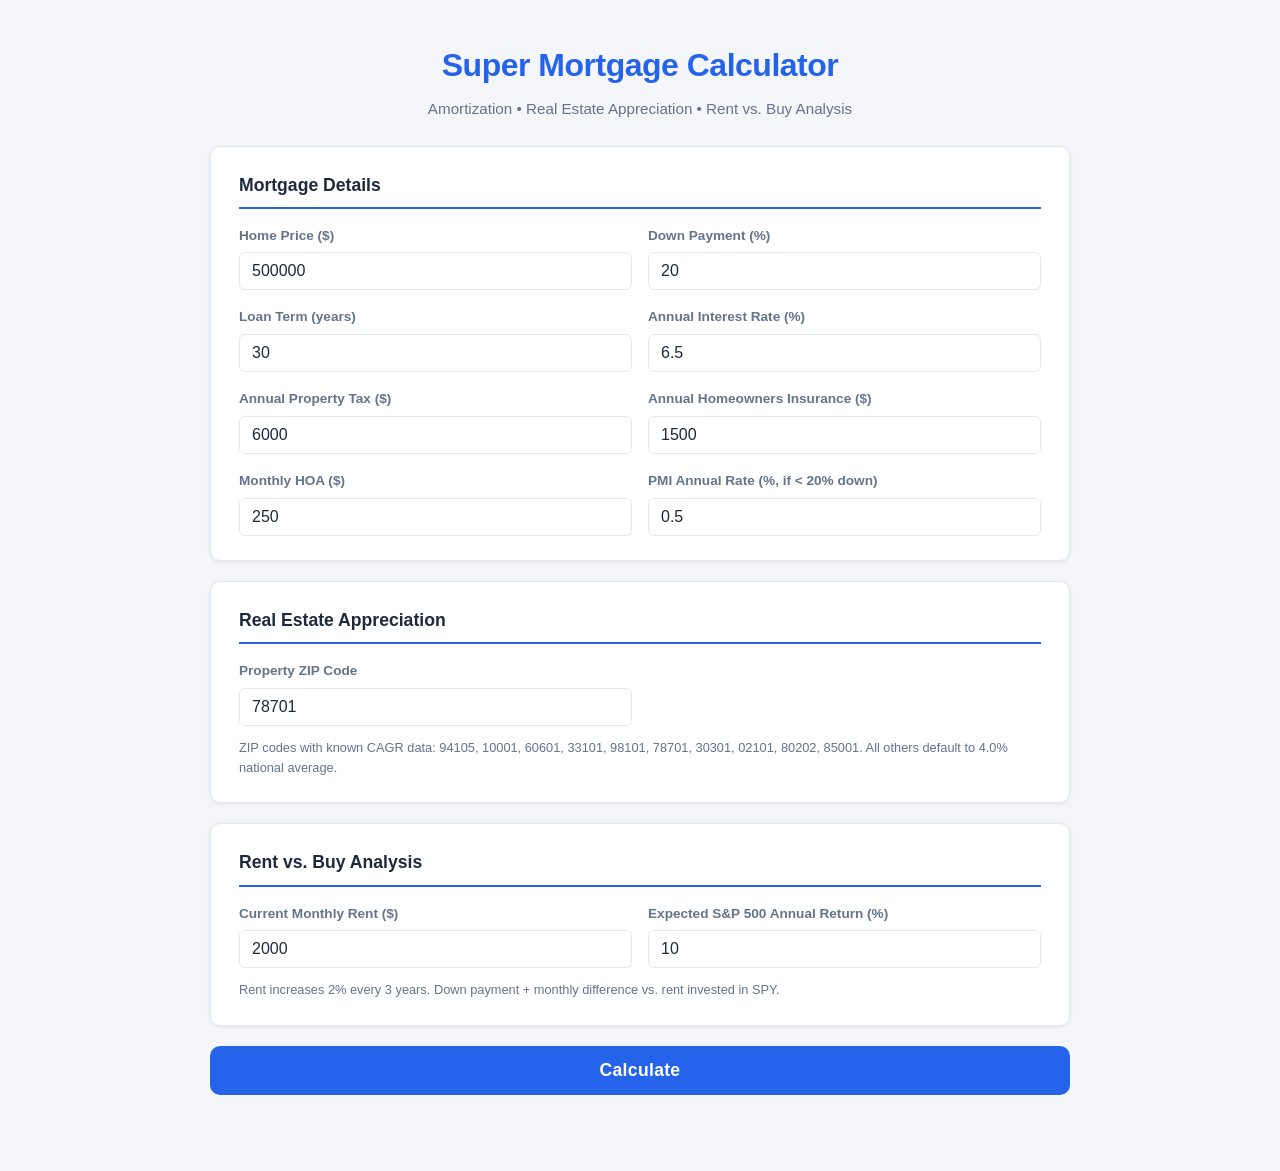
==== templates/index.html @ 38eff71c "Add Flask web interface for browser-based testing - app.py: Flask server with GET / and POST /api/ca" ====
<!DOCTYPE html>
<html lang="en">
<head>
  <meta charset="UTF-8" />
  <meta name="viewport" content="width=device-width, initial-scale=1.0" />
  <title>Super Mortgage Calculator</title>
  <link rel="stylesheet" href="/static/style.css" />
</head>
<body>
  <header>
    <h1>Super Mortgage Calculator</h1>
    <p class="subtitle">Amortization &bull; Real Estate Appreciation &bull; Rent vs. Buy Analysis</p>
  </header>

  <main>
    <form id="calc-form">

      <!-- SECTION: Mortgage -->
      <section class="card">
        <h2>Mortgage Details</h2>
        <div class="grid-2">
          <label>
            Home Price ($)
            <input type="number" id="home_price" value="500000" min="0" required />
          </label>
          <label>
            Down Payment (%)
            <input type="number" id="down_payment_pct" value="20" min="0" max="100" step="0.1" required />
          </label>
          <label>
            Loan Term (years)
            <input type="number" id="loan_term_years" value="30" min="1" max="50" required />
          </label>
          <label>
            Annual Interest Rate (%)
            <input type="number" id="annual_interest_rate" value="6.5" min="0" step="0.01" required />
          </label>
          <label>
            Annual Property Tax ($)
            <input type="number" id="annual_property_tax" value="6000" min="0" />
          </label>
          <label>
            Annual Homeowners Insurance ($)
            <input type="number" id="annual_homeowners_insurance" value="1500" min="0" />
          </label>
          <label>
            Monthly HOA ($)
            <input type="number" id="monthly_hoa" value="250" min="0" />
          </label>
          <label>
            PMI Annual Rate (%, if &lt; 20% down)
            <input type="number" id="pmi_annual_rate" value="0.5" min="0" step="0.01" />
          </label>
        </div>
      </section>

      <!-- SECTION: Appreciation -->
      <section class="card">
        <h2>Real Estate Appreciation</h2>
        <div class="grid-2">
          <label>
            Property ZIP Code
            <input type="text" id="zip_code" value="78701" maxlength="10" />
          </label>
        </div>
        <p class="hint">ZIP codes with known CAGR data: 94105, 10001, 60601, 33101, 98101, 78701, 30301, 02101, 80202, 85001.
        All others default to 4.0% national average.</p>
      </section>

      <!-- SECTION: Rent vs Buy -->
      <section class="card">
        <h2>Rent vs. Buy Analysis</h2>
        <div class="grid-2">
          <label>
            Current Monthly Rent ($)
            <input type="number" id="monthly_rent" value="2000" min="0" />
          </label>
          <label>
            Expected S&amp;P 500 Annual Return (%)
            <input type="number" id="spy_return" value="10" min="0" step="0.1" />
          </label>
        </div>
        <p class="hint">Rent increases 2% every 3 years. Down payment + monthly difference vs. rent invested in SPY.</p>
      </section>

      <button type="submit" id="submit-btn">Calculate</button>
    </form>

    <!-- RESULTS -->
    <div id="results" class="hidden">

      <section class="card result-card">
        <h2>Monthly Payment Breakdown (PITI)</h2>
        <table class="breakdown-table">
          <tbody>
            <tr><td>Principal &amp; Interest</td><td id="r-pi"></td></tr>
            <tr><td>Property Tax</td><td id="r-tax"></td></tr>
            <tr><td>Homeowners Insurance</td><td id="r-ins"></td></tr>
            <tr><td>HOA</td><td id="r-hoa"></td></tr>
            <tr class="pmi-row" id="pmi-row"><td>PMI</td><td id="r-pmi"></td></tr>
            <tr class="total-row"><td>Total Monthly Payment</td><td id="r-piti"></td></tr>
          </tbody>
        </table>
      </section>

      <section class="card result-card">
        <h2>Total Cost Summary</h2>
        <table class="breakdown-table">
          <tbody>
            <tr><td>Down Payment</td><td id="r-dp"></td></tr>
            <tr><td>Loan Amount</td><td id="r-loan"></td></tr>
            <tr><td>Total Principal Paid</td><td id="r-principal"></td></tr>
            <tr><td>Total Interest Paid</td><td id="r-interest"></td></tr>
            <tr class="total-row"><td>Total Cost of Ownership</td><td id="r-total"></td></tr>
          </tbody>
        </table>
      </section>

      <section class="card result-card">
        <h2>Real Estate Appreciation Projection</h2>
        <table class="breakdown-table">
          <tbody>
            <tr><td>ZIP Code</td><td id="r-zip"></td></tr>
            <tr><td>5-Year CAGR</td><td id="r-cagr"></td></tr>
            <tr><td>Current Home Value</td><td id="r-hv-now"></td></tr>
            <tr><td>Estimated Value in 30 Years</td><td id="r-hv-30"></td></tr>
            <tr><td>Net Gain / (Loss) vs. Cost</td><td id="r-net"></td></tr>
            <tr class="total-row"><td>Real Estate ROI</td><td id="r-roi"></td></tr>
          </tbody>
        </table>
      </section>

      <section class="card result-card">
        <h2>Rent vs. Buy — SPY Portfolio Schedule</h2>
        <p class="hint">Assumes down payment invested at Year 0. Monthly difference (mortgage − rent) invested each month.</p>
        <table class="schedule-table">
          <thead>
            <tr>
              <th>Year</th>
              <th>Rent/mo</th>
              <th>Mortgage/mo</th>
              <th>Investing/mo</th>
              <th>SPY Portfolio Value</th>
            </tr>
          </thead>
          <tbody id="r-rvb-body"></tbody>
        </table>
      </section>

    </div>

    <div id="error-box" class="hidden error-box"></div>
  </main>

  <script src="/static/app.js"></script>
</body>
</html>
---- static/style.css ----
/* ========================================
   Super Mortgage Calculator — Styles
   ======================================== */

*, *::before, *::after {
  box-sizing: border-box;
  margin: 0;
  padding: 0;
}

:root {
  --bg: #f4f6f9;
  --card-bg: #ffffff;
  --primary: #2563eb;
  --primary-hover: #1d4ed8;
  --text: #1e293b;
  --muted: #64748b;
  --border: #e2e8f0;
  --positive: #16a34a;
  --negative: #dc2626;
  --total-bg: #eff6ff;
  --radius: 10px;
  --shadow: 0 1px 4px rgba(0,0,0,0.08);
}

body {
  font-family: -apple-system, BlinkMacSystemFont, "Segoe UI", Roboto, sans-serif;
  background: var(--bg);
  color: var(--text);
  line-height: 1.6;
  padding: 0 16px 48px;
}

header {
  text-align: center;
  padding: 40px 16px 24px;
}

header h1 {
  font-size: 2rem;
  font-weight: 800;
  color: var(--primary);
  letter-spacing: -0.5px;
}

.subtitle {
  color: var(--muted);
  margin-top: 6px;
  font-size: 0.95rem;
}

main {
  max-width: 860px;
  margin: 0 auto;
}

/* Cards */
.card {
  background: var(--card-bg);
  border: 1px solid var(--border);
  border-radius: var(--radius);
  padding: 24px 28px;
  margin-bottom: 20px;
  box-shadow: var(--shadow);
}

.card h2 {
  font-size: 1.1rem;
  font-weight: 700;
  margin-bottom: 16px;
  color: var(--text);
  border-bottom: 2px solid var(--primary);
  padding-bottom: 8px;
}

/* Form grid */
.grid-2 {
  display: grid;
  grid-template-columns: 1fr 1fr;
  gap: 16px;
}

@media (max-width: 580px) {
  .grid-2 { grid-template-columns: 1fr; }
}

label {
  display: flex;
  flex-direction: column;
  font-size: 0.85rem;
  font-weight: 600;
  color: var(--muted);
  gap: 6px;
}

input[type="number"],
input[type="text"] {
  font-size: 1rem;
  padding: 9px 12px;
  border: 1px solid var(--border);
  border-radius: 6px;
  color: var(--text);
  transition: border-color 0.15s;
  width: 100%;
}

input:focus {
  outline: none;
  border-color: var(--primary);
}

.hint {
  font-size: 0.8rem;
  color: var(--muted);
  margin-top: 12px;
}

/* Submit button */
#submit-btn {
  display: block;
  width: 100%;
  padding: 14px;
  background: var(--primary);
  color: #fff;
  border: none;
  border-radius: var(--radius);
  font-size: 1.1rem;
  font-weight: 700;
  cursor: pointer;
  transition: background 0.15s;
  margin-bottom: 28px;
  letter-spacing: 0.3px;
}

#submit-btn:hover { background: var(--primary-hover); }
#submit-btn:active { opacity: 0.9; }

/* Tables */
.breakdown-table {
  width: 100%;
  border-collapse: collapse;
  font-size: 0.95rem;
}

.breakdown-table td {
  padding: 8px 4px;
  border-bottom: 1px solid var(--border);
}

.breakdown-table td:last-child {
  text-align: right;
  font-variant-numeric: tabular-nums;
  font-weight: 500;
}

.breakdown-table .total-row td {
  font-weight: 700;
  font-size: 1.05rem;
  background: var(--total-bg);
  padding: 10px 4px;
  border-top: 2px solid var(--primary);
  border-bottom: none;
}

.schedule-table {
  width: 100%;
  border-collapse: collapse;
  font-size: 0.9rem;
}

.schedule-table th,
.schedule-table td {
  padding: 9px 8px;
  text-align: right;
  border-bottom: 1px solid var(--border);
}

.schedule-table th {
  text-align: center;
  background: #f1f5f9;
  font-size: 0.8rem;
  font-weight: 700;
  text-transform: uppercase;
  letter-spacing: 0.4px;
  color: var(--muted);
}

.schedule-table td:first-child,
.schedule-table th:first-child {
  text-align: left;
}

.schedule-table tr:last-child td {
  font-weight: 700;
  color: var(--primary);
}

/* Positive / negative values */
.positive { color: var(--positive); }
.negative { color: var(--negative); }

/* Utility */
.hidden { display: none !important; }

.error-box {
  background: #fef2f2;
  border: 1px solid #fecaca;
  color: var(--negative);
  padding: 14px 18px;
  border-radius: var(--radius);
  margin-top: 12px;
  font-size: 0.95rem;
}
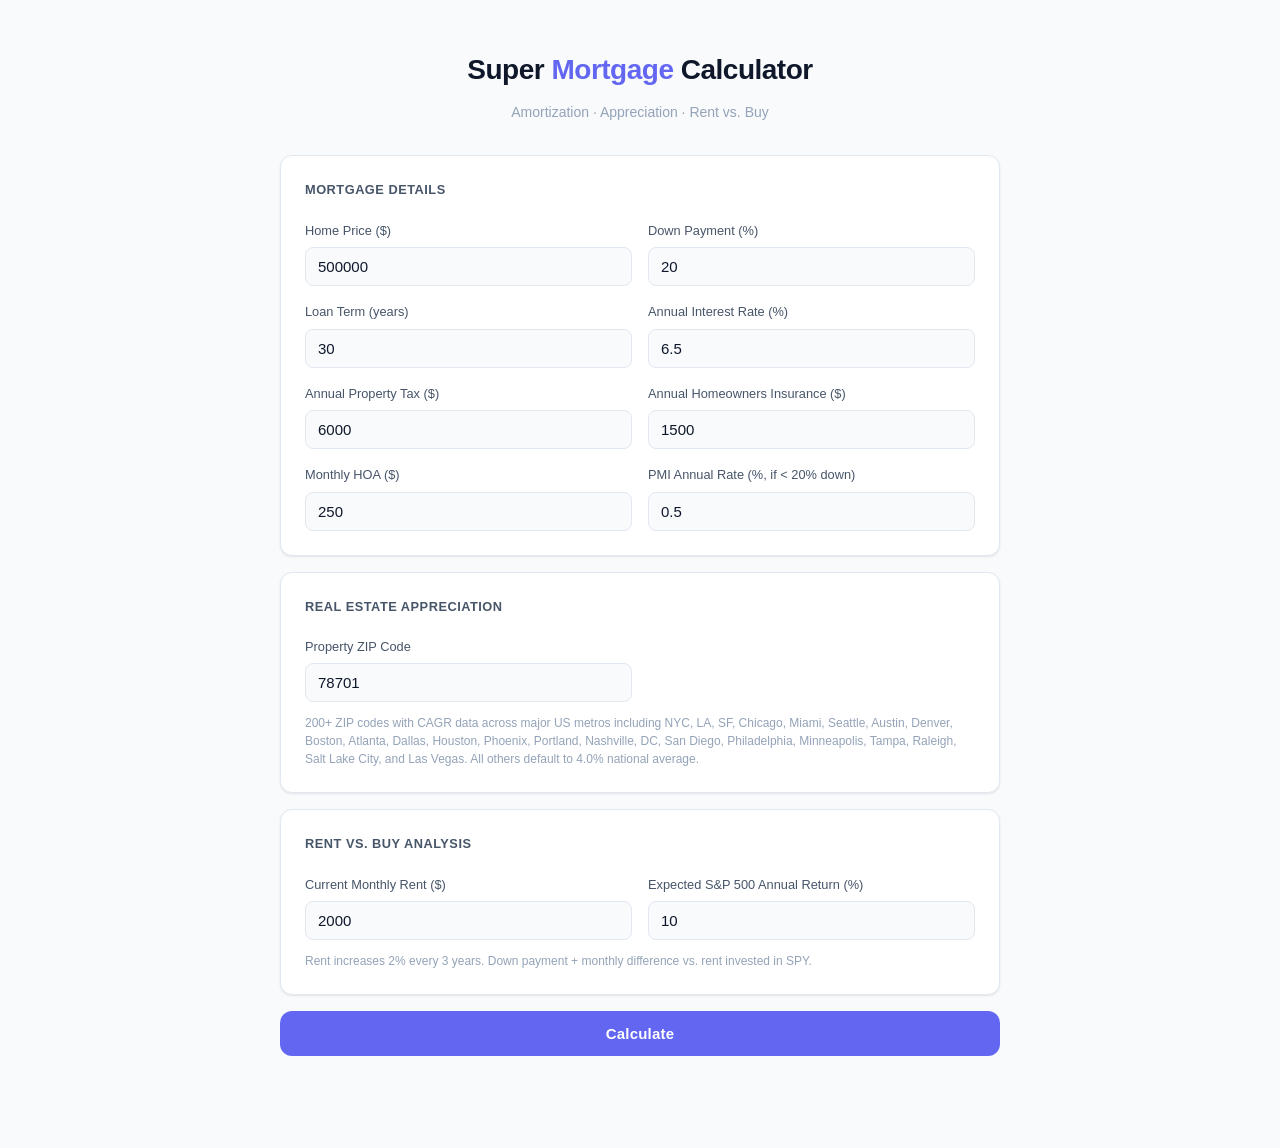
==== commit 7acee8d0: "Fix Total Cost Summary in templates/index.html (Flask version) The root index.html (GitHub Pages) wa" ====
--- a/templates/index.html
+++ b/templates/index.html
@@ -8,8 +8,8 @@
 </head>
 <body>
   <header>
-    <h1>Super Mortgage Calculator</h1>
-    <p class="subtitle">Amortization &bull; Real Estate Appreciation &bull; Rent vs. Buy Analysis</p>
+    <h1>Super <span>Mortgage</span> Calculator</h1>
+    <p class="subtitle">Amortization &middot; Appreciation &middot; Rent vs. Buy</p>
   </header>
 
   <main>
@@ -63,8 +63,7 @@
             <input type="text" id="zip_code" value="78701" maxlength="10" />
           </label>
         </div>
-        <p class="hint">ZIP codes with known CAGR data: 94105, 10001, 60601, 33101, 98101, 78701, 30301, 02101, 80202, 85001.
-        All others default to 4.0% national average.</p>
+        <p class="hint">200+ ZIP codes with CAGR data across major US metros including NYC, LA, SF, Chicago, Miami, Seattle, Austin, Denver, Boston, Atlanta, Dallas, Houston, Phoenix, Portland, Nashville, DC, San Diego, Philadelphia, Minneapolis, Tampa, Raleigh, Salt Lake City, and Las Vegas. All others default to 4.0% national average.</p>
       </section>
 
       <!-- SECTION: Rent vs Buy -->
@@ -108,9 +107,12 @@
         <table class="breakdown-table">
           <tbody>
             <tr><td>Down Payment</td><td id="r-dp"></td></tr>
-            <tr><td>Loan Amount</td><td id="r-loan"></td></tr>
             <tr><td>Total Principal Paid</td><td id="r-principal"></td></tr>
             <tr><td>Total Interest Paid</td><td id="r-interest"></td></tr>
+            <tr><td>Total Property Tax</td><td id="r-total-tax"></td></tr>
+            <tr><td>Total Insurance</td><td id="r-total-ins"></td></tr>
+            <tr><td>Total HOA</td><td id="r-total-hoa"></td></tr>
+            <tr id="pmi-total-row"><td>Total PMI</td><td id="r-total-pmi"></td></tr>
             <tr class="total-row"><td>Total Cost of Ownership</td><td id="r-total"></td></tr>
           </tbody>
         </table>
@@ -152,6 +154,8 @@
     <div id="error-box" class="hidden error-box"></div>
   </main>
 
+  <script src="/static/cagr-data.js"></script>
+  <script src="/static/calculator.js"></script>
   <script src="/static/app.js"></script>
 </body>
 </html>
--- a/static/style.css
+++ b/static/style.css
@@ -1,5 +1,5 @@
 /* ========================================
-   Super Mortgage Calculator — Styles
+   Super Mortgage Calculator — Modern Styles
    ======================================== */
 
 *, *::before, *::after {
@@ -9,48 +9,61 @@
 }
 
 :root {
-  --bg: #f4f6f9;
+  --bg: #f8fafc;
   --card-bg: #ffffff;
-  --primary: #2563eb;
-  --primary-hover: #1d4ed8;
-  --text: #1e293b;
-  --muted: #64748b;
+  --primary: #6366f1;
+  --primary-light: #818cf8;
+  --primary-hover: #4f46e5;
+  --primary-bg: #eef2ff;
+  --text: #0f172a;
+  --text-secondary: #475569;
+  --muted: #94a3b8;
   --border: #e2e8f0;
-  --positive: #16a34a;
-  --negative: #dc2626;
-  --total-bg: #eff6ff;
-  --radius: 10px;
-  --shadow: 0 1px 4px rgba(0,0,0,0.08);
+  --positive: #10b981;
+  --positive-bg: #ecfdf5;
+  --negative: #ef4444;
+  --negative-bg: #fef2f2;
+  --total-bg: #f5f3ff;
+  --radius: 12px;
+  --radius-sm: 8px;
+  --shadow: 0 1px 3px rgba(0,0,0,0.04), 0 1px 2px rgba(0,0,0,0.06);
+  --shadow-md: 0 4px 6px -1px rgba(0,0,0,0.07), 0 2px 4px -2px rgba(0,0,0,0.05);
 }
 
 body {
-  font-family: -apple-system, BlinkMacSystemFont, "Segoe UI", Roboto, sans-serif;
+  font-family: 'Inter', -apple-system, BlinkMacSystemFont, "Segoe UI", Roboto, sans-serif;
   background: var(--bg);
   color: var(--text);
   line-height: 1.6;
-  padding: 0 16px 48px;
+  padding: 0 16px 64px;
+  -webkit-font-smoothing: antialiased;
 }
 
 header {
   text-align: center;
-  padding: 40px 16px 24px;
+  padding: 48px 16px 32px;
 }
 
 header h1 {
-  font-size: 2rem;
-  font-weight: 800;
+  font-size: 1.75rem;
+  font-weight: 700;
+  color: var(--text);
+  letter-spacing: -0.5px;
+}
+
+header h1 span {
   color: var(--primary);
-  letter-spacing: -0.5px;
 }
 
 .subtitle {
   color: var(--muted);
-  margin-top: 6px;
-  font-size: 0.95rem;
+  margin-top: 8px;
+  font-size: 0.875rem;
+  font-weight: 400;
 }
 
 main {
-  max-width: 860px;
+  max-width: 720px;
   margin: 0 auto;
 }
 
@@ -59,18 +72,18 @@
   background: var(--card-bg);
   border: 1px solid var(--border);
   border-radius: var(--radius);
-  padding: 24px 28px;
+  padding: 24px;
+  margin-bottom: 16px;
+  box-shadow: var(--shadow);
+}
+
+.card h2 {
+  font-size: 0.8rem;
+  font-weight: 600;
+  text-transform: uppercase;
+  letter-spacing: 0.5px;
   margin-bottom: 20px;
-  box-shadow: var(--shadow);
-}
-
-.card h2 {
-  font-size: 1.1rem;
-  font-weight: 700;
-  margin-bottom: 16px;
-  color: var(--text);
-  border-bottom: 2px solid var(--primary);
-  padding-bottom: 8px;
+  color: var(--text-secondary);
 }
 
 /* Form grid */
@@ -87,32 +100,36 @@
 label {
   display: flex;
   flex-direction: column;
-  font-size: 0.85rem;
-  font-weight: 600;
-  color: var(--muted);
+  font-size: 0.8rem;
+  font-weight: 500;
+  color: var(--text-secondary);
   gap: 6px;
 }
 
 input[type="number"],
 input[type="text"] {
-  font-size: 1rem;
-  padding: 9px 12px;
+  font-size: 0.9375rem;
+  padding: 10px 12px;
   border: 1px solid var(--border);
-  border-radius: 6px;
-  color: var(--text);
-  transition: border-color 0.15s;
-  width: 100%;
+  border-radius: var(--radius-sm);
+  color: var(--text);
+  background: var(--bg);
+  transition: border-color 0.15s, box-shadow 0.15s;
+  width: 100%;
+  font-weight: 500;
 }
 
 input:focus {
   outline: none;
   border-color: var(--primary);
+  box-shadow: 0 0 0 3px rgba(99, 102, 241, 0.12);
 }
 
 .hint {
-  font-size: 0.8rem;
+  font-size: 0.75rem;
   color: var(--muted);
   margin-top: 12px;
+  line-height: 1.5;
 }
 
 /* Submit button */
@@ -124,65 +141,81 @@
   color: #fff;
   border: none;
   border-radius: var(--radius);
-  font-size: 1.1rem;
-  font-weight: 700;
+  font-size: 0.9375rem;
+  font-weight: 600;
   cursor: pointer;
-  transition: background 0.15s;
+  transition: background 0.15s, transform 0.1s;
   margin-bottom: 28px;
-  letter-spacing: 0.3px;
+  letter-spacing: 0.2px;
 }
 
 #submit-btn:hover { background: var(--primary-hover); }
-#submit-btn:active { opacity: 0.9; }
+#submit-btn:active { transform: scale(0.99); }
 
 /* Tables */
 .breakdown-table {
   width: 100%;
   border-collapse: collapse;
-  font-size: 0.95rem;
+  font-size: 0.875rem;
 }
 
 .breakdown-table td {
-  padding: 8px 4px;
+  padding: 10px 0;
   border-bottom: 1px solid var(--border);
+}
+
+.breakdown-table td:first-child {
+  color: var(--text-secondary);
 }
 
 .breakdown-table td:last-child {
   text-align: right;
   font-variant-numeric: tabular-nums;
-  font-weight: 500;
+  font-weight: 600;
+  color: var(--text);
+}
+
+.breakdown-table tr:last-child td {
+  border-bottom: none;
 }
 
 .breakdown-table .total-row td {
   font-weight: 700;
-  font-size: 1.05rem;
+  font-size: 0.9375rem;
   background: var(--total-bg);
-  padding: 10px 4px;
+  padding: 12px 8px;
   border-top: 2px solid var(--primary);
   border-bottom: none;
+  border-radius: 0 0 var(--radius-sm) var(--radius-sm);
+  color: var(--text);
+}
+
+.breakdown-table .total-row td:first-child {
+  color: var(--text);
 }
 
 .schedule-table {
   width: 100%;
   border-collapse: collapse;
-  font-size: 0.9rem;
+  font-size: 0.8125rem;
 }
 
 .schedule-table th,
 .schedule-table td {
-  padding: 9px 8px;
+  padding: 10px 8px;
   text-align: right;
   border-bottom: 1px solid var(--border);
 }
 
 .schedule-table th {
   text-align: center;
-  background: #f1f5f9;
-  font-size: 0.8rem;
-  font-weight: 700;
+  background: var(--bg);
+  font-size: 0.7rem;
+  font-weight: 600;
   text-transform: uppercase;
-  letter-spacing: 0.4px;
+  letter-spacing: 0.5px;
   color: var(--muted);
+  border-bottom: 2px solid var(--border);
 }
 
 .schedule-table td:first-child,
@@ -193,21 +226,38 @@
 .schedule-table tr:last-child td {
   font-weight: 700;
   color: var(--primary);
+  border-bottom: none;
 }
 
 /* Positive / negative values */
-.positive { color: var(--positive); }
-.negative { color: var(--negative); }
+.positive { color: var(--positive) !important; }
+.negative { color: var(--negative) !important; }
 
 /* Utility */
 .hidden { display: none !important; }
 
 .error-box {
-  background: #fef2f2;
+  background: var(--negative-bg);
   border: 1px solid #fecaca;
   color: var(--negative);
   padding: 14px 18px;
   border-radius: var(--radius);
   margin-top: 12px;
-  font-size: 0.95rem;
-}
+  font-size: 0.875rem;
+  font-weight: 500;
+}
+
+/* Result card animation */
+.result-card {
+  animation: fadeUp 0.3s ease-out;
+}
+
+@keyframes fadeUp {
+  from { opacity: 0; transform: translateY(8px); }
+  to { opacity: 1; transform: translateY(0); }
+}
+
+/* Section divider for results */
+#results {
+  margin-top: 8px;
+}
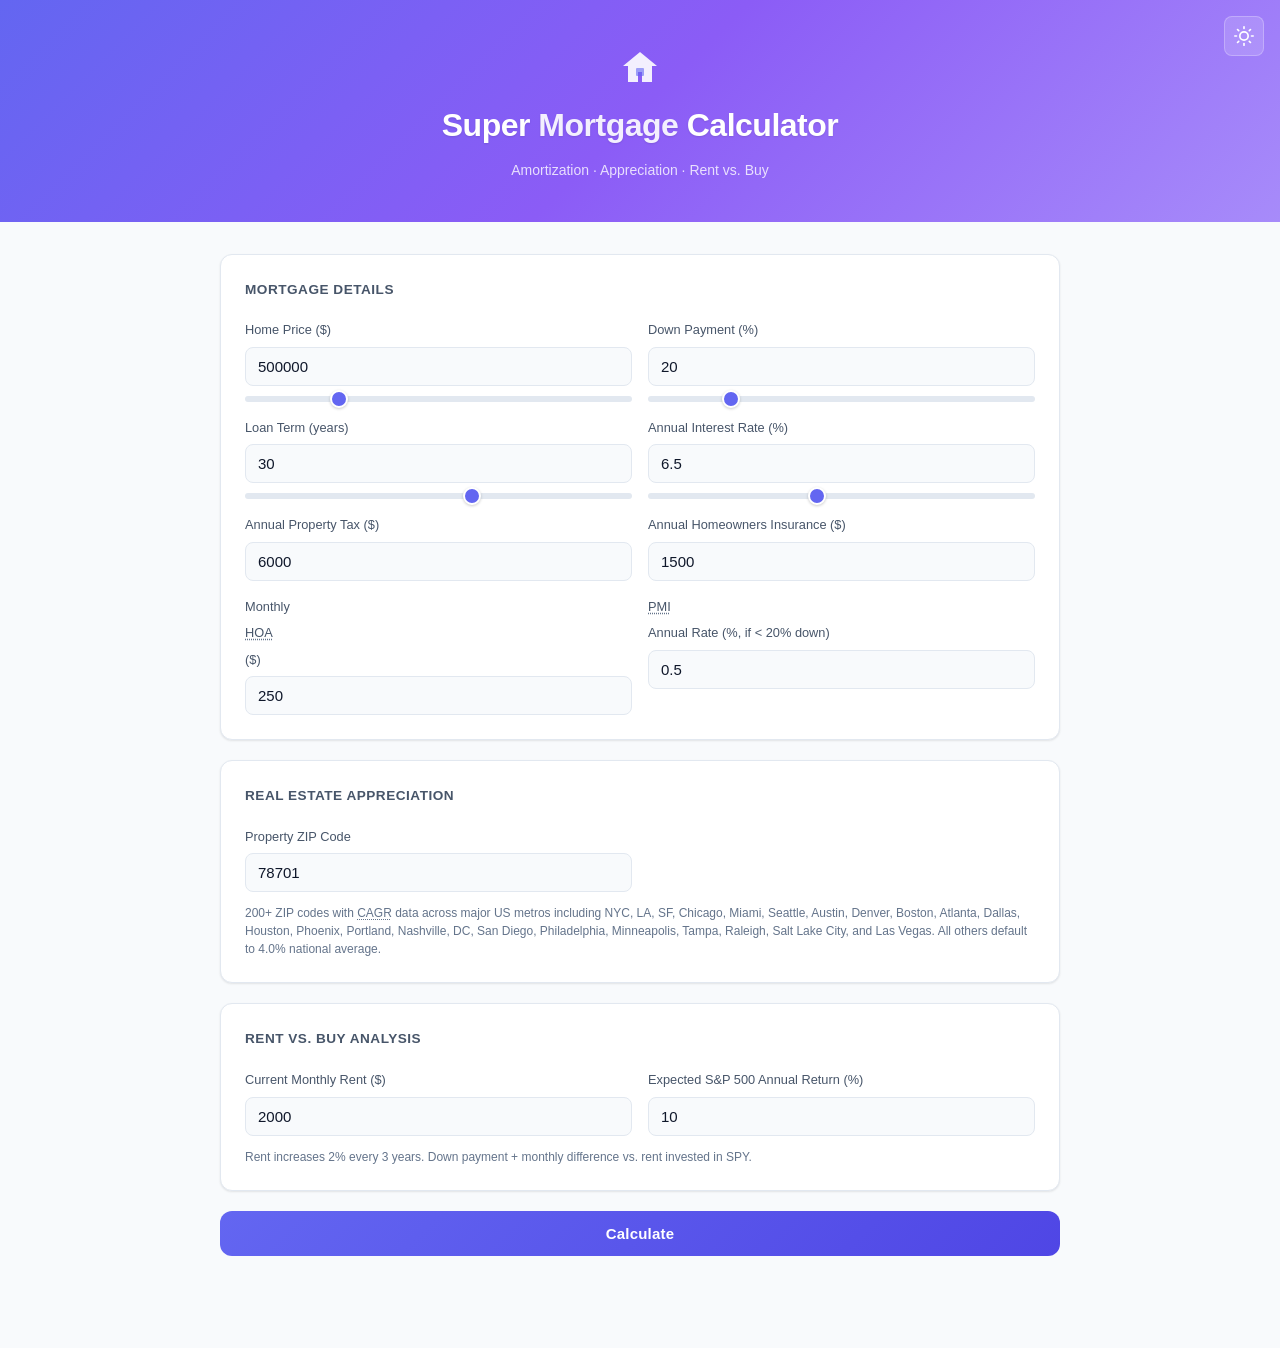
==== commit 2b766e3a: "Improve frontend: donut chart, sliders, dark mode, tooltips, visual polish - Fix stray "h" character" ====
--- a/templates/index.html
+++ b/templates/index.html
@@ -8,8 +8,16 @@
 </head>
 <body>
   <header>
+    <svg class="header-icon" width="40" height="40" viewBox="0 0 40 40" fill="none" aria-hidden="true">
+      <path d="M20 4L3 18h5v16h10v-10h4v10h10V18h5L20 4z" fill="rgba(255,255,255,0.9)"/>
+      <rect x="16" y="20" width="8" height="8" rx="1" fill="rgba(99,102,241,0.6)"/>
+    </svg>
     <h1>Super <span>Mortgage</span> Calculator</h1>
     <p class="subtitle">Amortization &middot; Appreciation &middot; Rent vs. Buy</p>
+    <button class="theme-toggle" id="theme-toggle" aria-label="Toggle dark mode" title="Toggle dark mode">
+      <svg class="icon-sun" viewBox="0 0 24 24" fill="none" stroke="currentColor" stroke-width="2" stroke-linecap="round" stroke-linejoin="round"><circle cx="12" cy="12" r="5"/><line x1="12" y1="1" x2="12" y2="3"/><line x1="12" y1="21" x2="12" y2="23"/><line x1="4.22" y1="4.22" x2="5.64" y2="5.64"/><line x1="18.36" y1="18.36" x2="19.78" y2="19.78"/><line x1="1" y1="12" x2="3" y2="12"/><line x1="21" y1="12" x2="23" y2="12"/><line x1="4.22" y1="19.78" x2="5.64" y2="18.36"/><line x1="18.36" y1="5.64" x2="19.78" y2="4.22"/></svg>
+      <svg class="icon-moon" viewBox="0 0 24 24" fill="none" stroke="currentColor" stroke-width="2" stroke-linecap="round" stroke-linejoin="round"><path d="M21 12.79A9 9 0 1111.21 3 7 7 0 0021 12.79z"/></svg>
+    </button>
   </header>
 
   <main>
@@ -22,18 +30,30 @@
           <label>
             Home Price ($)
             <input type="number" id="home_price" value="500000" min="0" required />
+            <div class="slider-row">
+              <input type="range" id="home_price_slider" min="50000" max="2000000" step="10000" value="500000" aria-label="Home price slider" />
+            </div>
           </label>
           <label>
             Down Payment (%)
             <input type="number" id="down_payment_pct" value="20" min="0" max="100" step="0.1" required />
+            <div class="slider-row">
+              <input type="range" id="down_payment_pct_slider" min="0" max="100" step="0.5" value="20" aria-label="Down payment slider" />
+            </div>
           </label>
           <label>
             Loan Term (years)
             <input type="number" id="loan_term_years" value="30" min="1" max="50" required />
+            <div class="slider-row">
+              <input type="range" id="loan_term_years_slider" min="1" max="50" step="1" value="30" aria-label="Loan term slider" />
+            </div>
           </label>
           <label>
             Annual Interest Rate (%)
             <input type="number" id="annual_interest_rate" value="6.5" min="0" step="0.01" required />
+            <div class="slider-row">
+              <input type="range" id="annual_interest_rate_slider" min="0" max="15" step="0.05" value="6.5" aria-label="Interest rate slider" />
+            </div>
           </label>
           <label>
             Annual Property Tax ($)
@@ -44,11 +64,11 @@
             <input type="number" id="annual_homeowners_insurance" value="1500" min="0" />
           </label>
           <label>
-            Monthly HOA ($)
+            Monthly <span class="tip" data-tip="Homeowners Association — monthly community/building fee" tabindex="0">HOA</span> ($)
             <input type="number" id="monthly_hoa" value="250" min="0" />
           </label>
           <label>
-            PMI Annual Rate (%, if &lt; 20% down)
+            <span class="tip" data-tip="Private Mortgage Insurance — required when down payment is less than 20%" tabindex="0">PMI</span> Annual Rate (%, if &lt; 20% down)
             <input type="number" id="pmi_annual_rate" value="0.5" min="0" step="0.01" />
           </label>
         </div>
@@ -63,7 +83,7 @@
             <input type="text" id="zip_code" value="78701" maxlength="10" />
           </label>
         </div>
-        <p class="hint">200+ ZIP codes with CAGR data across major US metros including NYC, LA, SF, Chicago, Miami, Seattle, Austin, Denver, Boston, Atlanta, Dallas, Houston, Phoenix, Portland, Nashville, DC, San Diego, Philadelphia, Minneapolis, Tampa, Raleigh, Salt Lake City, and Las Vegas. All others default to 4.0% national average.</p>
+        <p class="hint">200+ ZIP codes with <span class="tip" data-tip="Compound Annual Growth Rate — average yearly price increase over 5 years" tabindex="0">CAGR</span> data across major US metros including NYC, LA, SF, Chicago, Miami, Seattle, Austin, Denver, Boston, Atlanta, Dallas, Houston, Phoenix, Portland, Nashville, DC, San Diego, Philadelphia, Minneapolis, Tampa, Raleigh, Salt Lake City, and Las Vegas. All others default to 4.0% national average.</p>
       </section>
 
       <!-- SECTION: Rent vs Buy -->
@@ -86,10 +106,14 @@
     </form>
 
     <!-- RESULTS -->
-    <div id="results" class="hidden">
+    <div id="results" class="hidden" aria-live="polite">
 
       <section class="card result-card">
-        <h2>Monthly Payment Breakdown (PITI)</h2>
+        <h2>Monthly Payment Breakdown (<span class="tip" data-tip="Principal, Interest, Taxes & Insurance" tabindex="0">PITI</span>)</h2>
+        <div class="chart-container">
+          <canvas id="piti-donut" aria-label="PITI payment donut chart"></canvas>
+          <div class="legend" id="piti-legend"></div>
+        </div>
         <table class="breakdown-table">
           <tbody>
             <tr><td>Principal &amp; Interest</td><td id="r-pi"></td></tr>
@@ -156,6 +180,7 @@
 
   <script src="/static/cagr-data.js"></script>
   <script src="/static/calculator.js"></script>
+  <script src="/static/charts.js"></script>
   <script src="/static/app.js"></script>
 </body>
 </html>
--- a/static/style.css
+++ b/static/style.css
@@ -17,7 +17,7 @@
   --primary-bg: #eef2ff;
   --text: #0f172a;
   --text-secondary: #475569;
-  --muted: #94a3b8;
+  --muted: #64748b;
   --border: #e2e8f0;
   --positive: #10b981;
   --positive-bg: #ecfdf5;
@@ -28,6 +28,24 @@
   --radius-sm: 8px;
   --shadow: 0 1px 3px rgba(0,0,0,0.04), 0 1px 2px rgba(0,0,0,0.06);
   --shadow-md: 0 4px 6px -1px rgba(0,0,0,0.07), 0 2px 4px -2px rgba(0,0,0,0.05);
+  --header-bg: linear-gradient(135deg, #6366f1 0%, #8b5cf6 50%, #a78bfa 100%);
+}
+
+/* Dark mode */
+[data-theme="dark"] {
+  --bg: #0f172a;
+  --card-bg: #1e293b;
+  --text: #f1f5f9;
+  --text-secondary: #cbd5e1;
+  --muted: #94a3b8;
+  --border: #334155;
+  --primary-bg: #1e1b4b;
+  --total-bg: #1e1b4b;
+  --positive-bg: #052e16;
+  --negative-bg: #450a0a;
+  --shadow: 0 1px 3px rgba(0,0,0,0.2), 0 1px 2px rgba(0,0,0,0.3);
+  --shadow-md: 0 4px 6px -1px rgba(0,0,0,0.3), 0 2px 4px -2px rgba(0,0,0,0.2);
+  --header-bg: linear-gradient(135deg, #4338ca 0%, #6d28d9 50%, #7c3aed 100%);
 }
 
 body {
@@ -42,28 +60,76 @@
 header {
   text-align: center;
   padding: 48px 16px 32px;
+  background: var(--header-bg);
+  margin: 0 -16px 32px;
+  padding-bottom: 40px;
+  position: relative;
 }
 
 header h1 {
-  font-size: 1.75rem;
+  font-size: 2rem;
   font-weight: 700;
-  color: var(--text);
+  color: #fff;
   letter-spacing: -0.5px;
+  text-shadow: 0 1px 2px rgba(0,0,0,0.1);
 }
 
 header h1 span {
-  color: var(--primary);
+  color: #fff;
+  opacity: 0.9;
+}
+
+.header-icon {
+  display: block;
+  margin: 0 auto 12px;
 }
 
 .subtitle {
-  color: var(--muted);
+  color: rgba(255,255,255,0.8);
   margin-top: 8px;
   font-size: 0.875rem;
   font-weight: 400;
 }
 
+/* Dark mode toggle */
+.theme-toggle {
+  position: absolute;
+  top: 16px;
+  right: 16px;
+  background: rgba(255,255,255,0.15);
+  border: 1px solid rgba(255,255,255,0.25);
+  border-radius: var(--radius-sm);
+  color: #fff;
+  cursor: pointer;
+  padding: 8px;
+  display: flex;
+  align-items: center;
+  justify-content: center;
+  transition: background 0.15s;
+  width: 40px;
+  height: 40px;
+}
+
+.theme-toggle:hover {
+  background: rgba(255,255,255,0.25);
+}
+
+.theme-toggle:focus-visible {
+  outline: 2px solid #fff;
+  outline-offset: 2px;
+}
+
+.theme-toggle svg {
+  width: 20px;
+  height: 20px;
+}
+
+.theme-toggle .icon-moon { display: none; }
+[data-theme="dark"] .theme-toggle .icon-sun { display: none; }
+[data-theme="dark"] .theme-toggle .icon-moon { display: block; }
+
 main {
-  max-width: 720px;
+  max-width: 840px;
   margin: 0 auto;
 }
 
@@ -73,18 +139,35 @@
   border: 1px solid var(--border);
   border-radius: var(--radius);
   padding: 24px;
-  margin-bottom: 16px;
+  margin-bottom: 20px;
   box-shadow: var(--shadow);
+  transition: box-shadow 0.2s, transform 0.2s;
+}
+
+.card:hover {
+  box-shadow: var(--shadow-md);
+  transform: translateY(-1px);
 }
 
 .card h2 {
-  font-size: 0.8rem;
+  font-size: 0.85rem;
   font-weight: 600;
   text-transform: uppercase;
   letter-spacing: 0.5px;
   margin-bottom: 20px;
   color: var(--text-secondary);
 }
+
+/* Result cards accent border */
+.result-card {
+  border-left: 3px solid var(--primary);
+  animation: fadeUp 0.3s ease-out both;
+}
+
+.result-card:nth-child(1) { animation-delay: 0s; }
+.result-card:nth-child(2) { animation-delay: 0.1s; }
+.result-card:nth-child(3) { animation-delay: 0.2s; }
+.result-card:nth-child(4) { animation-delay: 0.3s; }
 
 /* Form grid */
 .grid-2 {
@@ -125,6 +208,57 @@
   box-shadow: 0 0 0 3px rgba(99, 102, 241, 0.12);
 }
 
+/* Range sliders */
+.slider-row {
+  display: flex;
+  align-items: center;
+  gap: 8px;
+  margin-top: 4px;
+}
+
+.slider-row input[type="range"] {
+  flex: 1;
+  -webkit-appearance: none;
+  appearance: none;
+  height: 6px;
+  background: var(--border);
+  border-radius: 3px;
+  outline: none;
+  cursor: pointer;
+}
+
+.slider-row input[type="range"]::-webkit-slider-thumb {
+  -webkit-appearance: none;
+  appearance: none;
+  width: 18px;
+  height: 18px;
+  border-radius: 50%;
+  background: var(--primary);
+  border: 2px solid var(--card-bg);
+  box-shadow: 0 1px 3px rgba(0,0,0,0.2);
+  cursor: pointer;
+  transition: transform 0.1s;
+}
+
+.slider-row input[type="range"]::-webkit-slider-thumb:hover {
+  transform: scale(1.15);
+}
+
+.slider-row input[type="range"]::-moz-range-thumb {
+  width: 18px;
+  height: 18px;
+  border-radius: 50%;
+  background: var(--primary);
+  border: 2px solid var(--card-bg);
+  box-shadow: 0 1px 3px rgba(0,0,0,0.2);
+  cursor: pointer;
+}
+
+.slider-row input[type="range"]:focus-visible {
+  outline: 2px solid var(--primary);
+  outline-offset: 2px;
+}
+
 .hint {
   font-size: 0.75rem;
   color: var(--muted);
@@ -132,25 +266,109 @@
   line-height: 1.5;
 }
 
+/* Tooltips */
+.tip {
+  position: relative;
+  text-decoration: underline dotted var(--muted);
+  text-underline-offset: 2px;
+  cursor: help;
+}
+
+.tip::after {
+  content: attr(data-tip);
+  position: absolute;
+  bottom: 100%;
+  left: 50%;
+  transform: translateX(-50%);
+  background: var(--text);
+  color: var(--bg);
+  font-size: 0.7rem;
+  font-weight: 400;
+  text-transform: none;
+  letter-spacing: normal;
+  padding: 6px 10px;
+  border-radius: 6px;
+  white-space: nowrap;
+  opacity: 0;
+  pointer-events: none;
+  transition: opacity 0.15s;
+  z-index: 10;
+  margin-bottom: 6px;
+}
+
+.tip:hover::after,
+.tip:focus::after {
+  opacity: 1;
+}
+
 /* Submit button */
 #submit-btn {
   display: block;
   width: 100%;
   padding: 14px;
-  background: var(--primary);
+  background: linear-gradient(135deg, var(--primary), var(--primary-hover));
   color: #fff;
   border: none;
   border-radius: var(--radius);
   font-size: 0.9375rem;
   font-weight: 600;
   cursor: pointer;
-  transition: background 0.15s, transform 0.1s;
+  transition: opacity 0.15s, transform 0.1s;
   margin-bottom: 28px;
   letter-spacing: 0.2px;
 }
 
-#submit-btn:hover { background: var(--primary-hover); }
+#submit-btn:hover { opacity: 0.9; }
 #submit-btn:active { transform: scale(0.99); }
+#submit-btn:focus-visible { outline: 2px solid var(--primary); outline-offset: 2px; }
+
+/* Donut chart area */
+.chart-container {
+  display: flex;
+  align-items: center;
+  gap: 24px;
+  margin-bottom: 20px;
+  flex-wrap: wrap;
+  justify-content: center;
+}
+
+.chart-container canvas {
+  flex-shrink: 0;
+}
+
+.legend {
+  display: flex;
+  flex-direction: column;
+  gap: 8px;
+  flex: 1;
+  min-width: 200px;
+}
+
+.legend-item {
+  display: flex;
+  align-items: center;
+  gap: 8px;
+  font-size: 0.8rem;
+}
+
+.legend-swatch {
+  width: 12px;
+  height: 12px;
+  border-radius: 3px;
+  flex-shrink: 0;
+}
+
+.legend-label {
+  color: var(--text-secondary);
+  flex: 1;
+}
+
+.legend-value {
+  font-weight: 600;
+  font-variant-numeric: tabular-nums;
+  color: var(--text);
+  font-size: 0.75rem;
+}
 
 /* Tables */
 .breakdown-table {
@@ -248,10 +466,6 @@
 }
 
 /* Result card animation */
-.result-card {
-  animation: fadeUp 0.3s ease-out;
-}
-
 @keyframes fadeUp {
   from { opacity: 0; transform: translateY(8px); }
   to { opacity: 1; transform: translateY(0); }
@@ -261,3 +475,32 @@
 #results {
   margin-top: 8px;
 }
+
+/* Print styles */
+@media print {
+  body { padding: 0; background: #fff; }
+  header { background: none !important; color: #000; margin: 0; padding: 16px 0; }
+  header h1 { color: #000; text-shadow: none; }
+  header h1 span { color: #000; opacity: 1; }
+  .subtitle { color: #666; }
+  .theme-toggle { display: none; }
+  form, #submit-btn, .error-box { display: none !important; }
+  main { max-width: 100%; }
+  .card, .result-card {
+    box-shadow: none;
+    border: 1px solid #ddd;
+    break-inside: avoid;
+    animation: none;
+    transform: none;
+  }
+  .result-card { border-left: 3px solid #6366f1; }
+  .hidden { display: block !important; }
+  #results.hidden { display: block !important; }
+}
+
+/* Focus visible for accessibility */
+button:focus-visible,
+a:focus-visible {
+  outline: 2px solid var(--primary);
+  outline-offset: 2px;
+}
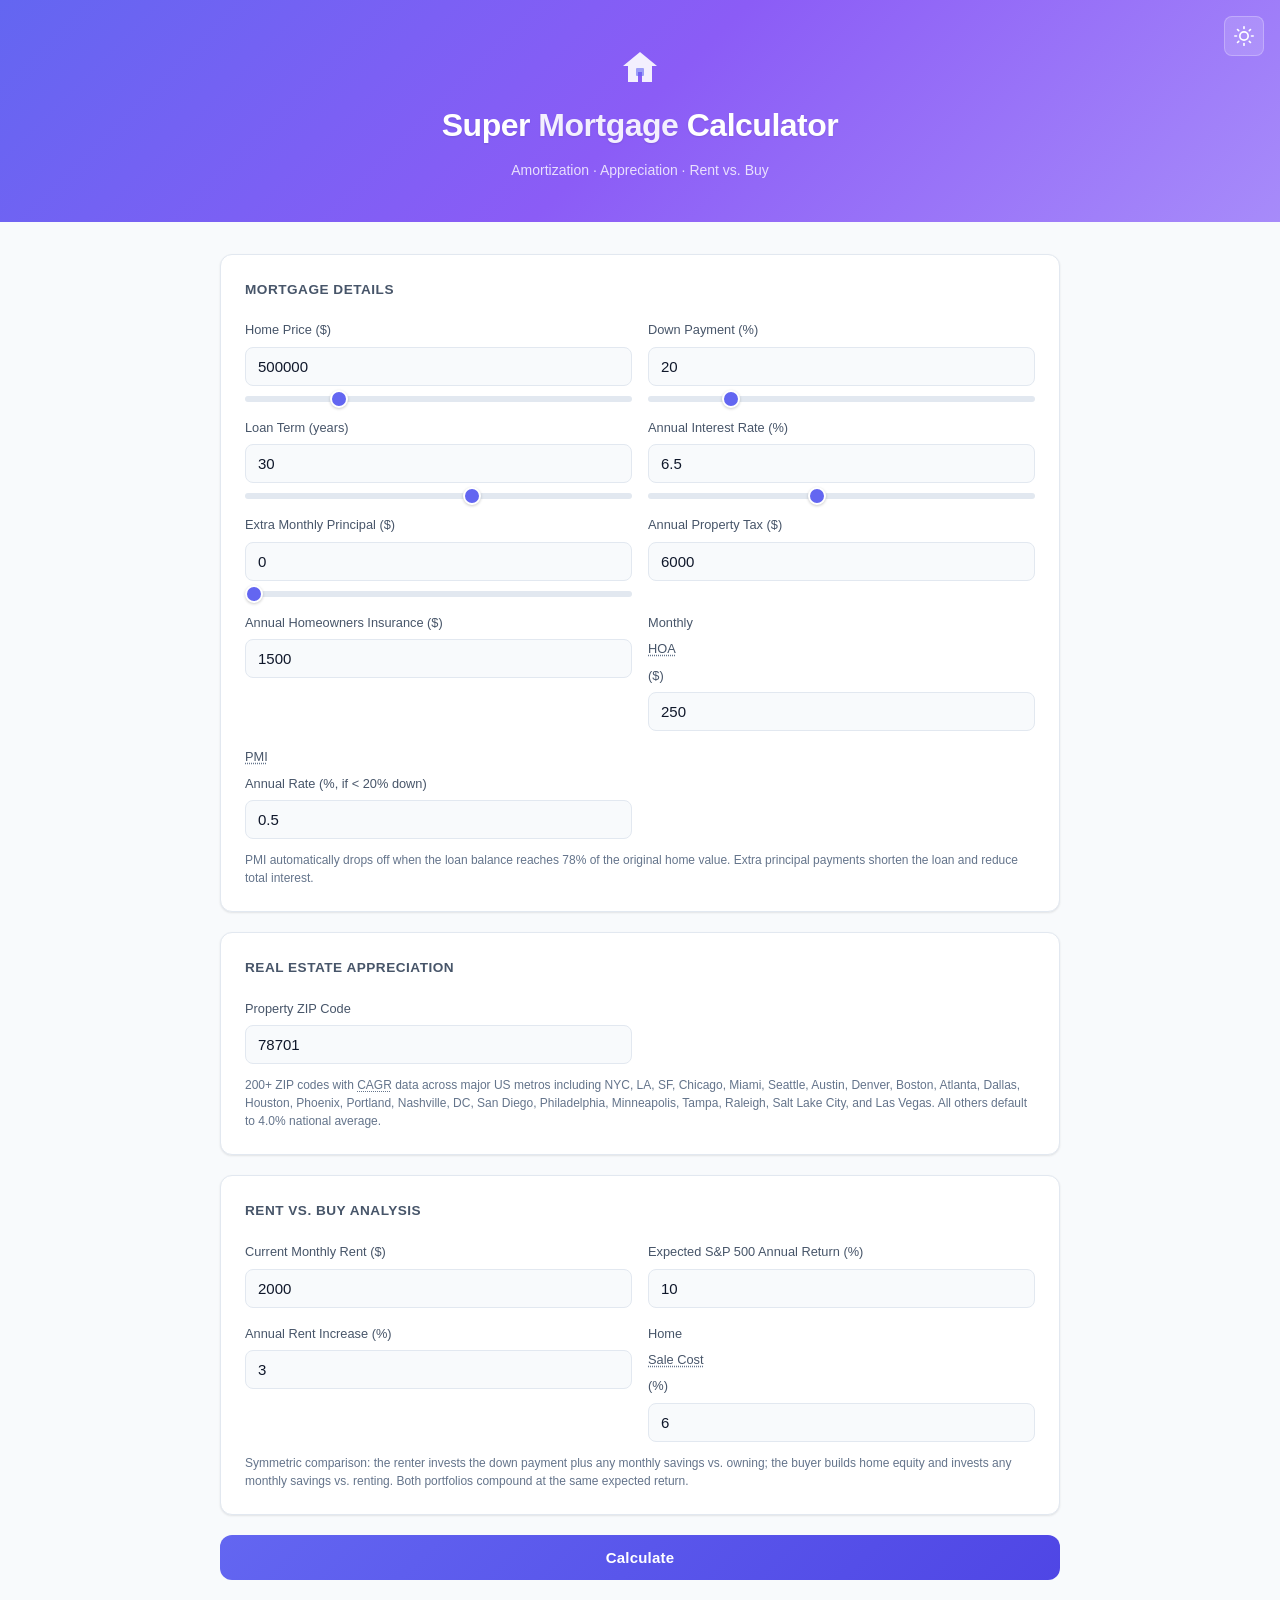
==== commit 8896a6e6: "Add PMI auto-cancellation, extra payments, and sound rent-vs-buy net-worth model Math fixes: - PMI n" ====
--- a/templates/index.html
+++ b/templates/index.html
@@ -56,6 +56,13 @@
             </div>
           </label>
           <label>
+            Extra Monthly Principal ($)
+            <input type="number" id="extra_monthly_payment" value="0" min="0" step="50" />
+            <div class="slider-row">
+              <input type="range" id="extra_monthly_payment_slider" min="0" max="3000" step="50" value="0" aria-label="Extra monthly principal slider" />
+            </div>
+          </label>
+          <label>
             Annual Property Tax ($)
             <input type="number" id="annual_property_tax" value="6000" min="0" />
           </label>
@@ -68,10 +75,11 @@
             <input type="number" id="monthly_hoa" value="250" min="0" />
           </label>
           <label>
-            <span class="tip" data-tip="Private Mortgage Insurance — required when down payment is less than 20%" tabindex="0">PMI</span> Annual Rate (%, if &lt; 20% down)
+            <span class="tip" data-tip="Private Mortgage Insurance — required when down payment is less than 20%. Automatically cancels once the loan is paid down to 78% of the original home value." tabindex="0">PMI</span> Annual Rate (%, if &lt; 20% down)
             <input type="number" id="pmi_annual_rate" value="0.5" min="0" step="0.01" />
           </label>
         </div>
+        <p class="hint">PMI automatically drops off when the loan balance reaches 78% of the original home value. Extra principal payments shorten the loan and reduce total interest.</p>
       </section>
 
       <!-- SECTION: Appreciation -->
@@ -98,8 +106,16 @@
             Expected S&amp;P 500 Annual Return (%)
             <input type="number" id="spy_return" value="10" min="0" step="0.1" />
           </label>
-        </div>
-        <p class="hint">Rent increases 2% every 3 years. Down payment + monthly difference vs. rent invested in SPY.</p>
+          <label>
+            Annual Rent Increase (%)
+            <input type="number" id="annual_rent_increase" value="3" min="0" step="0.1" />
+          </label>
+          <label>
+            Home <span class="tip" data-tip="Realtor commissions and closing costs paid when selling — typically 6-8% of sale price" tabindex="0">Sale Cost</span> (%)
+            <input type="number" id="sale_cost_pct" value="6" min="0" max="20" step="0.5" />
+          </label>
+        </div>
+        <p class="hint">Symmetric comparison: the renter invests the down payment plus any monthly savings vs. owning; the buyer builds home equity and invests any monthly savings vs. renting. Both portfolios compound at the same expected return.</p>
       </section>
 
       <button type="submit" id="submit-btn">Calculate</button>
@@ -122,6 +138,21 @@
             <tr><td>HOA</td><td id="r-hoa"></td></tr>
             <tr class="pmi-row" id="pmi-row"><td>PMI</td><td id="r-pmi"></td></tr>
             <tr class="total-row"><td>Total Monthly Payment</td><td id="r-piti"></td></tr>
+          </tbody>
+        </table>
+      </section>
+
+      <section class="card result-card">
+        <h2>Loan Payoff</h2>
+        <div class="chart-wide">
+          <canvas id="balance-chart" aria-label="Loan balance over time chart"></canvas>
+          <div class="legend" id="balance-legend"></div>
+        </div>
+        <table class="breakdown-table">
+          <tbody>
+            <tr><td>Time to Payoff</td><td id="r-payoff"></td></tr>
+            <tr id="extra-time-row"><td>Time Saved by Extra Payments</td><td id="r-months-saved" class="positive"></td></tr>
+            <tr id="extra-savings-row"><td>Interest Saved by Extra Payments</td><td id="r-interest-saved" class="positive"></td></tr>
           </tbody>
         </table>
       </section>
@@ -149,7 +180,7 @@
             <tr><td>ZIP Code</td><td id="r-zip"></td></tr>
             <tr><td>5-Year CAGR</td><td id="r-cagr"></td></tr>
             <tr><td>Current Home Value</td><td id="r-hv-now"></td></tr>
-            <tr><td>Estimated Value in 30 Years</td><td id="r-hv-30"></td></tr>
+            <tr><td id="r-hv-label">Estimated Future Value</td><td id="r-hv-30"></td></tr>
             <tr><td>Net Gain / (Loss) vs. Cost</td><td id="r-net"></td></tr>
             <tr class="total-row"><td>Real Estate ROI</td><td id="r-roi"></td></tr>
           </tbody>
@@ -157,16 +188,23 @@
       </section>
 
       <section class="card result-card">
-        <h2>Rent vs. Buy — SPY Portfolio Schedule</h2>
-        <p class="hint">Assumes down payment invested at Year 0. Monthly difference (mortgage − rent) invested each month.</p>
+        <h2>Rent vs. Buy — Net Worth Comparison</h2>
+        <p class="verdict" id="r-breakeven"></p>
+        <div class="chart-wide">
+          <canvas id="networth-chart" aria-label="Buyer vs renter net worth chart"></canvas>
+          <div class="legend" id="networth-legend"></div>
+        </div>
+        <p class="hint">Buyer net worth = home value (net of sale costs) &minus; loan balance + invested surplus. Renter net worth = down payment + monthly savings invested at the expected market return.</p>
         <table class="schedule-table">
           <thead>
             <tr>
               <th>Year</th>
               <th>Rent/mo</th>
-              <th>Mortgage/mo</th>
-              <th>Investing/mo</th>
-              <th>SPY Portfolio Value</th>
+              <th>Own/mo</th>
+              <th>Renter Net Worth</th>
+              <th>Home Equity</th>
+              <th>Buyer Net Worth</th>
+              <th>Buy Advantage</th>
             </tr>
           </thead>
           <tbody id="r-rvb-body"></tbody>
--- a/static/style.css
+++ b/static/style.css
@@ -504,3 +504,41 @@
   outline: 2px solid var(--primary);
   outline-offset: 2px;
 }
+
+/* Wide line-chart area */
+.chart-wide {
+  margin-bottom: 20px;
+}
+
+.chart-wide canvas {
+  width: 100%;
+  display: block;
+}
+
+.chart-wide .legend {
+  flex-direction: row;
+  flex-wrap: wrap;
+  gap: 16px;
+  margin-top: 8px;
+  justify-content: center;
+}
+
+/* Rent vs. buy verdict banner */
+.verdict {
+  font-size: 0.95rem;
+  font-weight: 600;
+  padding: 10px 14px;
+  border-radius: 8px;
+  margin-bottom: 16px;
+  background: var(--border);
+}
+
+.verdict.positive {
+  background: var(--positive-bg);
+  color: var(--positive) !important;
+}
+
+.verdict.negative {
+  background: var(--negative-bg);
+  color: var(--negative) !important;
+}
